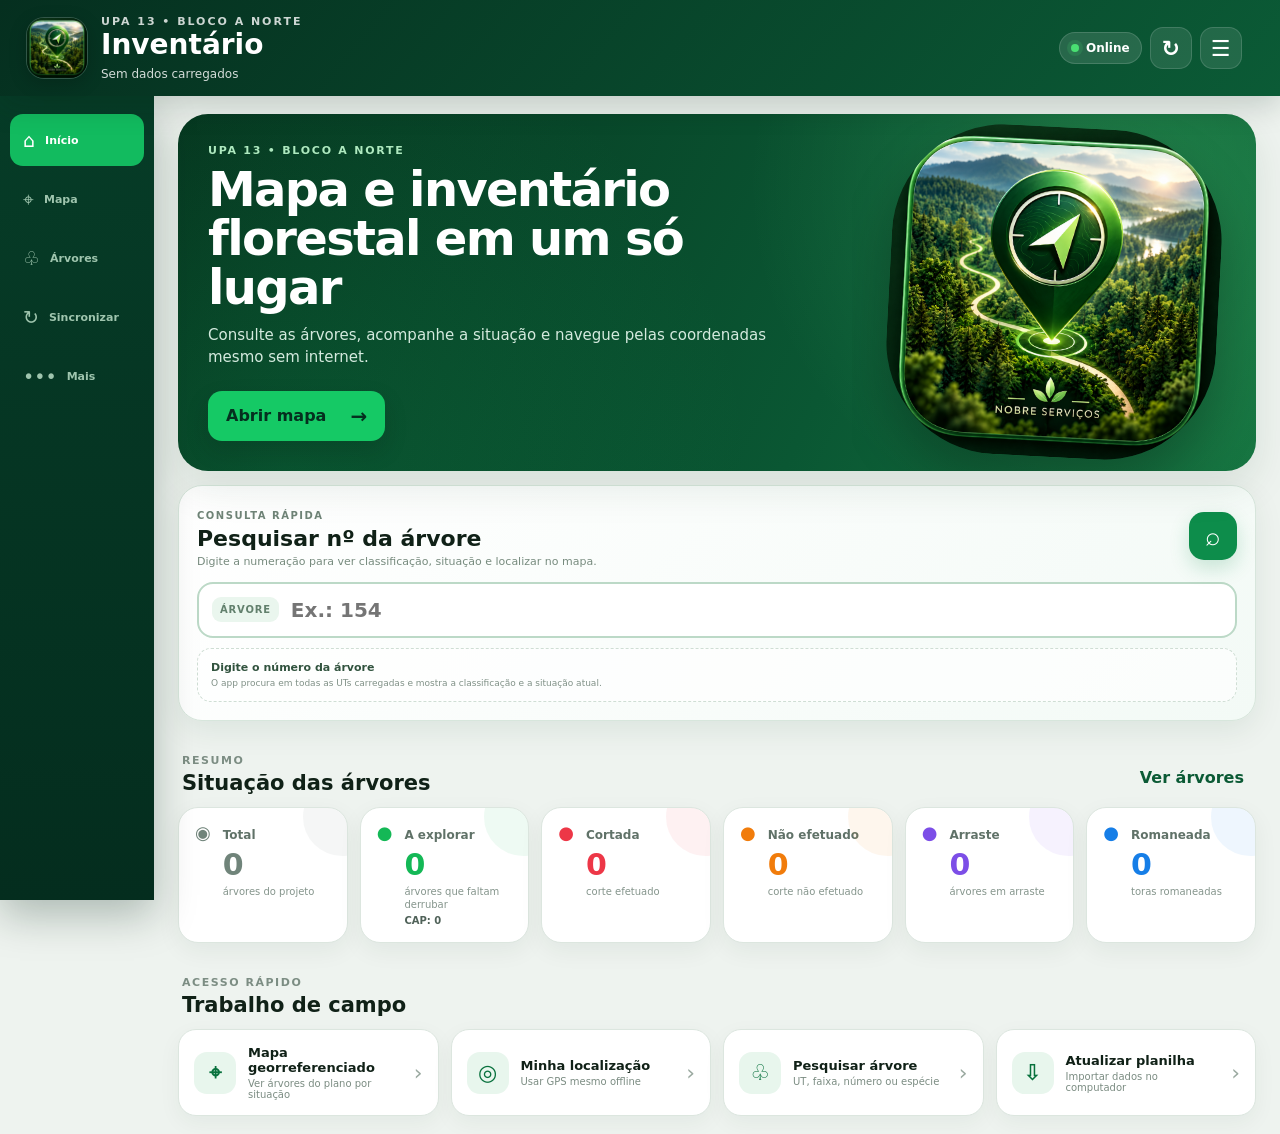
==== index.html @ 3f8ba5a0 "Add files via upload" ====
<!doctype html>
<html lang="pt-BR">
<head>
  <meta charset="utf-8">
  <meta name="viewport" content="width=device-width,initial-scale=1,viewport-fit=cover,user-scalable=no">
  <meta name="theme-color" content="#062d1d">
  <title>Inventário</title>
  <link rel="manifest" href="manifest.webmanifest">
  <link rel="stylesheet" href="styles.css?v=49">
</head>
<body>
<div class="app-shell">
  <header class="app-header">
    <div class="brand-block">
      <img src="app_icon.png" class="brand-icon" alt="">
      <div>
        <div class="mobile-brand">NOBRE FLORESTAL</div><div class="brand-name" id="projectHeaderName">UPA 13 • BLOCO A NORTE</div>
        <h1>Inventário</h1>
        <div class="header-meta"><span id="syncStatus">Sem dados carregados</span></div>
      </div>
    </div>
    <div class="header-actions">
      <span id="networkPill" class="network-pill"><i></i><span>Online</span></span>
      <button class="icon-action" id="syncBtn" title="Sincronizar" aria-label="Sincronizar">↻</button>
      <button class="icon-action" id="settingsBtn" title="Configurações" aria-label="Configurações">☰</button>
    </div>
  </header>

  <main class="main-content">
    <section class="screen active" id="homeScreen">
      <div class="hero-card">
        <div class="hero-copy">
          <span class="hero-kicker" id="projectHeroName">UPA 13 • BLOCO A NORTE</span>
          <h2>Mapa e inventário florestal em um só lugar</h2>
          <p>Consulte as árvores, acompanhe a situação e navegue pelas coordenadas mesmo sem internet.</p>
          <button class="primary-cta" data-go="map">Abrir mapa <span>→</span></button>
        </div>
        <div class="hero-art"><img src="app_icon.png" alt="Mapa florestal"></div>
      </div>


      <section class="home-tree-search">
        <div class="home-search-head">
          <div>
            <span>Consulta rápida</span>
            <h3>Pesquisar nº da árvore</h3>
            <p>Digite a numeração para ver classificação, situação e localizar no mapa.</p>
          </div>
          <div class="home-search-icon">⌕</div>
        </div>
        <div class="home-search-input">
          <span>Árvore</span>
          <input id="homeTreeSearch" inputmode="numeric" autocomplete="off" placeholder="Ex.: 154">
          <button id="homeTreeClear" hidden aria-label="Limpar pesquisa">×</button>
        </div>
        <div class="home-search-results" id="homeSearchResults">
          <div class="home-search-empty">
            <b>Digite o número da árvore</b>
            <small>O app procura em todas as UTs carregadas e mostra a classificação e a situação atual.</small>
          </div>
        </div>
      </section>

      <div class="section-title"><div><span>Resumo</span><h3>Situação das árvores</h3></div><button class="ghost-btn" data-go="trees">Ver árvores</button></div>
      <section class="kpi-grid">
        <article class="kpi-card total"><div class="kpi-icon">◉</div><div><span>Total</span><strong id="kpiTotal">0</strong><small>árvores do projeto</small></div></article>
        <article class="kpi-card explorar"><div class="kpi-icon">●</div><div><span>A explorar</span><strong id="kpiExplorar">0</strong><small id="kpiExplorarMeta">árvores que faltam derrubar</small><em id="kpiExplorarCap">CAP: 0</em></div></article>
        <article class="kpi-card cortada"><div class="kpi-icon">●</div><div><span>Cortada</span><strong id="kpiCorte">0</strong><small>corte efetuado</small></div></article>
        <article class="kpi-card nao"><div class="kpi-icon">●</div><div><span>Não efetuado</span><strong id="kpiNao">0</strong><small>corte não efetuado</small></div></article>
        <article class="kpi-card arraste"><div class="kpi-icon">●</div><div><span>Arraste</span><strong id="kpiArraste">0</strong><small>árvores em arraste</small></div></article>
        <article class="kpi-card romaneada"><div class="kpi-icon">●</div><div><span>Romaneada</span><strong id="kpiRomaneada">0</strong><small>toras romaneadas</small></div></article>
      </section>

      <div class="section-title"><div><span>Acesso rápido</span><h3>Trabalho de campo</h3></div></div>
      <div class="quick-grid">
        <button class="quick-card" data-go="map"><b class="quick-symbol">⌖</b><span><strong>Mapa georreferenciado</strong><small>Ver árvores do plano por situação</small></span><i>›</i></button>
        <button class="quick-card" id="locateQuick"><b class="quick-symbol">◎</b><span><strong>Minha localização</strong><small>Usar GPS mesmo offline</small></span><i>›</i></button>
        <button class="quick-card" data-go="trees"><b class="quick-symbol">♧</b><span><strong>Pesquisar árvore</strong><small>UT, faixa, número ou espécie</small></span><i>›</i></button>
        <button class="quick-card" id="importQuick"><b class="quick-symbol">⇩</b><span><strong>Atualizar planilha</strong><small>Importar dados no computador</small></span><i>›</i></button>
      </div>
    </section>

    <section class="screen map-screen" id="mapScreen">
      <div class="mobile-field-dashboard map-search-only">
        <div class="mobile-map-search">
          <span>⌕</span><input id="mapTreeSearch" inputmode="numeric" autocomplete="off" placeholder="Pesquisar nº da árvore..."><button id="mapTreeSearchBtn">Buscar</button>
        </div>
      </div>
      <div class="map-topbar">
        <div>
          <span id="projectMapName">UPA 13 • BLOCO A NORTE</span>
          <strong>Mapa georreferenciado</strong>
        </div>
        <div class="map-actions">
          <button class="map-round mobile-map-picker-btn" id="mobileMapPickerBtn" title="Escolher mapa offline">MAPAS</button>
          <button class="map-round" id="filterMapBtn" title="Filtros">≡</button>
          <button class="map-round nav-location-btn" id="myLocationBtn" title="Minha localização / acompanhar GPS"><span class="nav-location-pointer">➤</span></button>
          <button class="map-round label-toggle active" id="labelsToggleBtn" title="Mostrar/ocultar numeração">Nº</button>
          <button class="map-round trees-toggle active" id="treesToggleBtn" title="Mostrar/ocultar árvores">Árv</button>
          <button class="map-round" id="fitMapBtn" title="Enquadrar">⌗</button>
        </div>
      </div>
      <div class="map-wrap" id="mapWrap">
        <canvas id="geoMap"></canvas>
        <div class="map-tools-dock" id="mapToolsDock" hidden>
          <button class="dock-btn" id="dockMarkerBtn" title="Adicionar marcador">⌖</button>
          <button class="dock-btn" id="dockLabelBtn" title="Mostrar/ocultar numeração">✎</button>
          <button class="dock-btn" id="dockTrackBtn" title="Rastrear percurso">〰</button>
          <button class="dock-btn" id="dockExportBtn" title="Exportar SHP">▤</button>
          <button class="dock-btn" id="dockFitBtn" title="Enquadrar mapa">↗</button>
          <button class="dock-btn" id="dockCompassBtn" title="Mostrar/ocultar bússola">✥</button>
          <button class="dock-btn" id="dockTargetBtn" title="Centralizar localização">◎</button>
        </div>
        <div class="map-compass" id="mapCompass" hidden aria-label="Bússola">
          <div class="compass-cardinal compass-n">N</div>
          <div class="compass-cardinal compass-e">L</div>
          <div class="compass-cardinal compass-s">S</div>
          <div class="compass-cardinal compass-w">O</div>
          <div class="compass-needle" id="compassNeedle"><span></span></div>
          <div class="compass-center"></div>
          <div class="compass-deg" id="compassDeg">0°</div>
        </div>
        <div class="map-count" id="mapCount">0 árvores no mapa</div>
        <div class="map-legend" id="mapLegend">
          <span><i class="c-explorar"></i>A explorar</span>
          <span><i class="c-cortada"></i>Cortada</span>
          <span><i class="c-nao"></i>Não efetuado</span>
          <span><i class="c-arraste"></i>Arraste</span>
          <span><i class="c-romaneada"></i>Romaneada</span>
          <span class="map-note">A árvore permanece no mapa e troca de cor conforme a situação.</span>
        </div>
        <div class="nav-hud" id="navHud" hidden>
          <div class="nav-arrow" id="navArrow"><span>▲</span></div>
          <div><small>NAVEGAÇÃO OFFLINE</small><strong id="navDistance">—</strong><span id="navBearing">Aguardando GPS...</span></div>
          <button id="stopNavBtn">Parar</button>
        </div>
      </div>
      <div class="map-bottom-panel" id="mapBottomPanel">
        <button class="track-toggle bottom" id="trackToggleBtn" title="Iniciar ou parar rastreamento do percurso"><span>●</span><b>Novo rastreio</b></button>
        <button class="track-collapse-btn" id="trackCollapseBtn" title="Recolher painel" aria-label="Recolher painel" hidden>⌄</button>
        <div class="track-hud bottom" id="trackHud" hidden>
          <div class="track-rec" id="trackRecDot">●</div>
          <div class="track-main-info"><small id="trackStatusText">ÚLTIMO PERCURSO</small><strong id="trackDistance">0 m</strong><span id="trackInfo">0 pontos • 00:00</span></div>
          <div class="track-extra" id="trackExtra">
            <span><small>Direção</small><b id="trackHeading">—</b></span>
            <span><small>Velocidade</small><b id="trackSpeed">0,0 km/h</b></span>
            <span><small>Média</small><b id="trackAvgSpeed">0,0 km/h</b></span>
          </div>
          <button id="trackExportBtn" hidden>Exportar SHP</button>
        </div>
      </div>
    </section>

    <section class="screen" id="treesScreen">
      <div class="screen-heading">
        <div><span>Inventário</span><h2>Árvores</h2><p id="resultCount">0 árvores</p></div>
        <button class="filter-button" id="filterTreesBtn">Filtros <b id="filterCount" hidden>0</b></button>
      </div>
      <div class="search-box"><span>⌕</span><input id="searchInput" placeholder="Buscar nº, espécie, UT, faixa, motosserrista..."><button id="clearSearch" hidden>×</button></div>
      <div class="status-chips" id="statusChips">
        <button class="active" data-status="">Todas</button><button data-status="A EXPLORAR">A explorar</button><button data-status="CORTADA">Cortada</button><button data-status="CORTE NÃO EFETUADO">Não efetuado</button><button data-status="ARRASTE">Arraste</button><button data-status="ROMANEADA">Romaneada</button>
      </div>
      <div class="tree-list" id="treeList"></div>
      <div class="pager" id="pager"><button id="prevPage">← Anterior</button><span id="pageInfo">1 / 1</span><button id="nextPage">Próxima →</button></div>
    </section>
  </main>

  <nav class="bottom-nav" id="bottomNav">
    <button class="active" data-go="home"><span>⌂</span><b>Início</b></button>
    <button data-go="map"><span>⌖</span><b>Mapa</b></button>
    <button data-go="trees"><span>♧</span><b>Árvores</b></button>
    <button id="navSync"><span>↻</span><b>Sincronizar</b></button>
    <button id="navMore"><span>•••</span><b>Mais</b></button>
  </nav>
</div>

<input id="excelFile" type="file" accept=".xls,.xlsx,.xlsm,.csv" hidden>
<input id="mapImageFile" type="file" accept="image/png,image/jpeg,image/webp" hidden>

<dialog id="filterDialog" class="modal-dialog">
  <form method="dialog" class="modal-card" onsubmit="return false">
    <div class="modal-head"><div><span>Refinar resultados</span><h2>Filtros</h2></div><button class="close-modal" type="button" value="cancel">×</button></div>
    <label>UT<select id="utFilter"><option value="">Todas</option></select></label>
    <label>Faixa<select id="faixaFilter"><option value="">Todas</option></select></label>
    <label>Motosserrista<select id="motoFilter"><option value="">Todos</option></select></label>
    <label>Situação<select id="statusFilter"><option value="">Todas</option><option>A EXPLORAR</option><option>CORTADA</option><option>CORTE NÃO EFETUADO</option><option>ARRASTE</option><option>ROMANEADA</option><option>SEM SITUAÇÃO</option></select></label>
    <div class="modal-actions"><button class="secondary-btn" id="clearFiltersBtn">Limpar</button><button class="primary-btn" id="applyFiltersBtn">Aplicar</button></div>
  </form>
</dialog>


<dialog id="mobileMapDialog" class="modal-dialog mobile-map-dialog">
  <form method="dialog" class="modal-card mobile-map-card" onsubmit="return false">
    <div class="modal-head">
      <div><span>Uso offline</span><h2>Escolher mapa</h2></div>
      <button class="close-modal" id="mobileMapCloseBtn" type="button" value="cancel" aria-label="Fechar">×</button>
    </div>
    <div class="mobile-map-offline-note">
      <b>✓ Funciona sem internet</b>
      <span>Escolha um mapa, todos juntos ou adicione um PDF direto do celular. Depois funciona offline.</span>
    </div>
    <div class="mobile-map-actions">
      <button type="button" class="primary-btn" id="mobileAddPdfBtn">＋ Adicionar PDF do celular</button>
      <button type="button" class="primary-btn" id="mobileUseAllMapsBtn">🗺 Usar todos os mapas</button>
      <button type="button" class="secondary-btn" id="mobileRefreshMapsBtn">↻ Atualizar do PC</button>
    </div>
    <div id="mobileMapList" class="mobile-map-list"></div>
  </form>
</dialog>

<dialog id="settingsDialog" class="modal-dialog">
  <form method="dialog" class="modal-card settings-card" onsubmit="return false">
    <div class="modal-head"><div><span>Nobre Florestal</span><h2>Configurações</h2></div><button class="close-modal" id="settingsCloseBtn" type="button" value="cancel" aria-label="Fechar configurações">×</button></div>
    <div class="setting-section"><h3>Sincronização PC ↔ celular</h3><p>Use a mesma URL e chave no computador e no celular. O celular guarda a última atualização para trabalhar offline.</p>
      <div class="settings-lock-row"><span class="settings-lock-badge">Bloqueado</span><button class="secondary-btn" id="settingsEditBtn">✎ Editar</button></div>
      <label>URL do Apps Script<input id="apiUrl" placeholder="https://script.google.com/macros/s/.../exec"></label>
      <label>Chave de sincronização<input id="syncKey" placeholder="NOBRE-UPA13-2026"></label>
      <button class="primary-btn full" id="saveSettingsBtn">Salvar alterações</button>
    </div>
    <div class="setting-section"><h3>Dados</h3>
      <div class="last-file-card"><span>✓</span><div><strong>Última planilha salva</strong><small id="lastWorkbookInfo">Carregando...</small></div></div>
      <button class="settings-row" id="importBtn"><span>⇩</span><div><strong>Carregar planilha</strong><small>.xls, .xlsx ou .csv</small></div><i>›</i></button>
      <button class="settings-row" id="watchFileBtn"><span>↻</span><div><strong>Vincular planilha automática</strong><small>Chrome/Edge no computador</small></div><i>›</i></button>
      <button class="settings-row" id="refreshCloudBtn"><span>☁</span><div><strong>Buscar atualização</strong><small>Sincronizar agora</small></div><i>›</i></button>
    </div>
    <div class="setting-section pc-only project-map-section"><h3>Novo projeto / mapa georreferenciado</h3>
      <p>Para UPA 14, UPA 15 e outros projetos: carregue a nova planilha e depois o mapa. O nome da UPA é lido da planilha; o bloco pode ser lido da planilha ou informado aqui.</p>
      <div class="project-grid">
        <label>UPA<input id="projectUpaInput" placeholder="Ex.: 14"></label>
        <label>Bloco<input id="projectBlockInput" placeholder="Ex.: A NORTE"></label>
      </div>
      <div class="last-file-card map-file-card"><span>⌖</span><div><strong>Mapa atual do projeto</strong><small id="mapFileInfo">Mapa padrão UPA 13</small></div></div>
      <button class="settings-row" id="mapImportBtn"><span>▣</span><div><strong>Adicionar / trocar mapa</strong><small>PNG, JPG ou WEBP</small></div><i>›</i></button>
      <div class="map-calibration-card">
        <strong>Encaixe das árvores no mapa</strong>
        <small>Use “Auto encaixar” e, se necessário, ajuste os limites pelas coordenadas do mapa.</small>
        <div class="bounds-grid">
          <label>Norte<input id="mapNorthInput" inputmode="decimal"></label>
          <label>Sul<input id="mapSouthInput" inputmode="decimal"></label>
          <label>Oeste<input id="mapWestInput" inputmode="decimal"></label>
          <label>Leste<input id="mapEastInput" inputmode="decimal"></label>
        </div>
        <button class="secondary-btn full" id="autoFitBoundsBtn">Auto encaixar pelas árvores</button>
      </div>
      <button class="primary-btn full" id="saveProjectMapBtn">Salvar projeto e enviar aos celulares</button>
    </div>
    <div class="setting-section"><h3>Modo offline</h3><div class="offline-info"><b>✓</b><div><strong>Mapa e dados locais</strong><small>Depois da sincronização, o inventário e TODOS os mapas do projeto ficam salvos no aparelho. Você pode escolher um mapa ou usar todos juntos sem internet. A navegação usa GPS offline e mostra sua posição com ponto azul até o destino.</small></div></div><div class="app-version-badge">Versão Android 4.9 • projeto completo • vários celulares • sync rápida</div></div>
  </form>
</dialog>

<dialog id="markerDialog" class="modal-dialog marker-dialog">
  <form method="dialog" class="modal-card marker-card" onsubmit="return false">
    <div class="modal-head"><div><span>Mapa</span><h2 id="markerDialogTitle">Novo marcador</h2></div><button class="close-modal marker-cancel" id="markerCancelX" type="button" aria-label="Fechar">×</button></div>
    <label>Nome do marcador <small>(opcional)</small><input id="markerNameInput" maxlength="80" placeholder="Pode deixar em branco"></label>
    <div class="marker-coord" id="markerCoordText"></div>
    <div class="modal-actions marker-actions">
      <button class="danger-btn" id="markerDeleteBtn" type="button" hidden>Excluir</button>
      <button class="secondary-btn" id="markerCancelBtn" type="button">Cancelar</button>
      <button class="primary-btn" id="markerSaveBtn" type="button">Salvar marcador</button>
    </div>
  </form>
</dialog>

<dialog id="treeDialog" class="sheet-dialog">
  <div class="tree-sheet">
    <div class="sheet-grabber"></div>
    <button class="sheet-close" id="closeTreeDialog">×</button>
    <div class="tree-status" id="treeStatus"><i></i><span>Situação</span></div>
    <h2 id="treeDialogTitle">Árvore</h2>
    <p id="treeSubtitle"></p>
    <div class="tree-details" id="treeDetails"></div>
    <div class="tree-actions" id="treeActions"></div>
  </div>
</dialog>

<div class="toast" id="toast" hidden></div>
<script src="initial_data.js"></script>
<script src="app.js?v=49"></script>
</body>
</html>
---- styles.css ----
:root{
  --bg:#eef3ef;--surface:#fff;--surface2:#f7faf8;--ink:#102117;--muted:#6b7d72;--line:#dce6df;
  --brand:#073c26;--brand2:#0b5a35;--brand3:#0fa958;--green:#35d35f;--red:#ff404d;--amber:#ff8a19;--purple:#8b5cf6;--blue:#2693ff;--gray:#9aa7a0;
  --shadow:0 16px 42px rgba(7,55,32,.10);--shadow2:0 8px 24px rgba(7,55,32,.12);--radius:22px
}
*{box-sizing:border-box}html,body{margin:0;min-height:100%;background:var(--bg);color:var(--ink);font-family:Inter,ui-sans-serif,system-ui,-apple-system,"Segoe UI",Arial,sans-serif;-webkit-tap-highlight-color:transparent}button,input,select{font:inherit}button{cursor:pointer}.app-shell{min-height:100vh;padding-bottom:86px}.app-header{height:108px;padding:18px clamp(18px,3vw,42px);background:linear-gradient(130deg,#052f1f,#0b5b36);display:flex;align-items:center;justify-content:space-between;color:#fff;position:sticky;top:0;z-index:50;box-shadow:0 10px 28px rgba(2,35,20,.18)}.brand-block{display:flex;gap:13px;align-items:center}.brand-icon{width:62px;height:62px;border-radius:18px;object-fit:cover;box-shadow:0 5px 18px rgba(0,0,0,.18);border:1px solid rgba(255,255,255,.18)}.brand-name{font-size:11px;letter-spacing:.18em;opacity:.8;font-weight:800}.app-header h1{font-size:28px;line-height:1;margin:3px 0 8px}.header-meta{font-size:12px;opacity:.82}.header-actions{display:flex;align-items:center;gap:8px}.network-pill{display:flex;align-items:center;gap:7px;background:rgba(255,255,255,.12);border:1px solid rgba(255,255,255,.14);padding:8px 11px;border-radius:999px;font-size:12px;font-weight:800}.network-pill i{width:8px;height:8px;border-radius:50%;background:#49df72;box-shadow:0 0 0 4px rgba(73,223,114,.14)}.network-pill.offline i{background:#ffb22c}.icon-action{width:42px;height:42px;border-radius:13px;border:1px solid rgba(255,255,255,.14);background:rgba(255,255,255,.10);color:#fff;font-size:22px;font-weight:800}.main-content{max-width:1480px;margin:0 auto;padding:22px clamp(14px,3vw,36px)}.screen{display:none}.screen.active{display:block}.hero-card{min-height:260px;border-radius:30px;overflow:hidden;background:linear-gradient(115deg,#06351f 0%,#0a5733 62%,#157340 100%);color:#fff;display:grid;grid-template-columns:1.25fr .75fr;box-shadow:var(--shadow);position:relative}.hero-card:before{content:"";position:absolute;inset:0;background:radial-gradient(circle at 85% 20%,rgba(116,255,147,.18),transparent 36%),radial-gradient(circle at 10% 100%,rgba(20,190,102,.14),transparent 45%)}.hero-copy{padding:38px;position:relative;z-index:2;display:flex;flex-direction:column;align-items:flex-start;justify-content:center}.hero-kicker{font-size:11px;letter-spacing:.16em;font-weight:800;color:#aee9bf}.hero-copy h2{font-size:clamp(28px,4vw,48px);max-width:780px;line-height:1.02;margin:8px 0 12px;letter-spacing:-.035em}.hero-copy p{font-size:15px;line-height:1.5;max-width:620px;color:#d4eade;margin:0 0 22px}.primary-cta{border:0;background:#15c965;color:#052f1f;font-weight:900;padding:13px 18px;border-radius:14px;display:flex;gap:24px;align-items:center;box-shadow:0 10px 22px rgba(7,28,15,.18)}.primary-cta span{font-size:20px}.hero-art{position:relative;z-index:2;display:flex;align-items:center;justify-content:center;overflow:hidden}.hero-art img{width:min(330px,85%);aspect-ratio:1;object-fit:cover;border-radius:34%;transform:rotate(3deg);box-shadow:0 25px 50px rgba(0,0,0,.26)}.section-title{margin:28px 4px 12px;display:flex;justify-content:space-between;align-items:end;gap:14px}.section-title span,.screen-heading span,.modal-head span{font-size:11px;text-transform:uppercase;letter-spacing:.14em;color:#7c8d83;font-weight:900}.section-title h3{margin:3px 0 0;font-size:21px}.ghost-btn{border:0;background:transparent;color:var(--brand2);font-weight:900;padding:8px}.kpi-grid{display:grid;grid-template-columns:repeat(6,minmax(0,1fr));gap:12px}.kpi-card{min-height:130px;background:#fff;border:1px solid var(--line);border-radius:20px;padding:16px;box-shadow:0 8px 24px rgba(14,59,35,.06);display:flex;gap:12px;align-items:flex-start;position:relative;overflow:hidden}.kpi-card:after{content:"";position:absolute;width:78px;height:78px;border-radius:50%;right:-34px;top:-30px;background:currentColor;opacity:.07}.kpi-card .kpi-icon{font-size:18px;line-height:1;color:currentColor}.kpi-card span{font-size:12px;color:#607268;font-weight:800}.kpi-card strong{font-size:30px;line-height:1.1;display:block;margin:5px 0 4px;letter-spacing:-.04em}.kpi-card small{display:block;color:#85958c;font-size:10px;line-height:1.3}.kpi-card em{display:block;font-style:normal;color:#506259;font-size:10px;margin-top:4px;font-weight:800}.kpi-card.total{color:#70847a}.kpi-card.explorar{color:#14b856}.kpi-card.cortada{color:#ed3747}.kpi-card.nao{color:#f17c0b}.kpi-card.arraste{color:#7c4ee7}.kpi-card.romaneada{color:#167ee7}.quick-grid{display:grid;grid-template-columns:repeat(4,minmax(0,1fr));gap:12px}.quick-card{border:1px solid var(--line);background:#fff;border-radius:18px;padding:15px;text-align:left;display:flex;align-items:center;gap:12px;box-shadow:0 7px 22px rgba(12,57,33,.05);color:var(--ink)}.quick-card:hover{transform:translateY(-1px);box-shadow:var(--shadow2)}.quick-symbol{width:42px;height:42px;border-radius:13px;background:#e8f6ed;color:#08713d;display:grid;place-items:center;font-size:22px}.quick-card span{flex:1}.quick-card strong{font-size:13px;display:block}.quick-card small{font-size:10px;color:#7b8c82;display:block;margin-top:3px}.quick-card i{font-style:normal;font-size:22px;color:#9aa9a0}.map-screen.active{display:flex;flex-direction:column;height:calc(100vh - 216px);min-height:540px}.map-topbar{display:flex;justify-content:space-between;align-items:center;padding:0 4px 12px}.map-topbar span{display:block;font-size:10px;color:#75867c;font-weight:900;letter-spacing:.12em}.map-topbar strong{display:block;font-size:19px;margin-top:2px}.map-actions{display:flex;gap:7px}.map-round{width:42px;height:42px;border-radius:13px;background:#fff;border:1px solid var(--line);box-shadow:0 4px 14px rgba(10,55,32,.08);font-size:20px;color:#17492e}.map-wrap{position:relative;flex:1;min-height:440px;border-radius:24px;overflow:hidden;background:#e5ebe7;box-shadow:var(--shadow);border:1px solid #ccd9d0;touch-action:none}#geoMap{width:100%;height:100%;display:block;background:#fff}.zoom-control{position:absolute;right:14px;top:14px;background:#fff;border-radius:14px;box-shadow:0 6px 18px rgba(0,0,0,.14);overflow:hidden}.zoom-control button{display:block;width:44px;height:42px;border:0;background:#fff;font-size:23px;font-weight:800;color:#254835}.zoom-control button+button{border-top:1px solid #e4ebe6}.map-hint{position:absolute;left:50%;top:14px;transform:translateX(-50%);background:rgba(4,44,27,.88);color:#fff;font-size:10px;padding:8px 11px;border-radius:999px;pointer-events:none;white-space:nowrap}.map-legend{position:absolute;left:14px;bottom:14px;background:rgba(5,44,28,.92);color:#fff;padding:10px 12px;border-radius:14px;display:flex;flex-wrap:wrap;gap:8px 12px;max-width:min(600px,calc(100% - 28px));font-size:10px;box-shadow:0 8px 24px rgba(0,0,0,.18)}.map-legend span{display:flex;align-items:center;gap:5px}.map-legend i{width:9px;height:9px;border-radius:50%;border:1px solid rgba(255,255,255,.7)}.c-explorar{background:var(--green)}.c-cortada{background:var(--red)}.c-nao{background:var(--amber)}.c-arraste{background:var(--purple)}.c-romaneada{background:var(--blue)}.nav-hud{position:absolute;left:50%;bottom:58px;transform:translateX(-50%);width:min(620px,calc(100% - 28px));background:linear-gradient(115deg,#052f20,#0b6038);color:#fff;border-radius:19px;padding:12px 14px;display:grid;grid-template-columns:54px 1fr auto;gap:12px;align-items:center;box-shadow:0 12px 36px rgba(0,0,0,.28)}.nav-hud[hidden]{display:none}.nav-arrow{width:48px;height:48px;border-radius:50%;display:grid;place-items:center;background:#16c865;color:#042d1c;font-size:30px;font-weight:900;transition:transform .2s}.nav-hud small{display:block;font-size:8px;letter-spacing:.12em;color:#b9dfc7}.nav-hud strong{display:inline-block;font-size:22px;margin-right:10px}.nav-hud span{font-size:10px;color:#d3e9da}.nav-hud button{border:0;background:#ff4655;color:#fff;border-radius:11px;padding:10px 12px;font-weight:900}.screen-heading{display:flex;justify-content:space-between;gap:16px;align-items:end}.screen-heading h2{margin:2px 0 2px;font-size:29px}.screen-heading p{margin:0;color:#7d8d84;font-size:11px}.filter-button{border:1px solid var(--line);background:#fff;border-radius:13px;padding:10px 13px;font-weight:900;color:#234a34;box-shadow:0 5px 18px rgba(10,56,32,.07)}.filter-button b{background:#0d9b51;color:#fff;font-size:9px;border-radius:999px;padding:2px 5px}.search-box{margin:16px 0 10px;background:#fff;border:1px solid var(--line);border-radius:16px;height:50px;display:flex;align-items:center;padding:0 14px;gap:9px;box-shadow:0 5px 18px rgba(10,56,32,.05)}.search-box span{font-size:21px;color:#74867a}.search-box input{border:0;outline:0;flex:1;background:transparent;color:var(--ink);min-width:0}.search-box button{border:0;background:#edf3ef;width:28px;height:28px;border-radius:50%;font-size:18px;color:#607267}.status-chips{display:flex;gap:7px;overflow:auto;padding:2px 0 11px;scrollbar-width:none}.status-chips::-webkit-scrollbar{display:none}.status-chips button{border:1px solid #cfdad3;background:#fff;color:#53665b;border-radius:999px;padding:8px 11px;font-size:10px;font-weight:800;white-space:nowrap}.status-chips button.active{background:#0b7b44;color:#fff;border-color:#0b7b44}.tree-list{display:grid;grid-template-columns:repeat(2,minmax(0,1fr));gap:10px}.tree-row{border:1px solid var(--line);background:#fff;border-radius:17px;padding:12px 13px;display:grid;grid-template-columns:12px 1fr auto;gap:10px;align-items:center;box-shadow:0 5px 18px rgba(12,56,33,.04);text-align:left;color:var(--ink)}.tree-row .status-dot{width:11px;height:11px;border-radius:50%;box-shadow:0 0 0 4px rgba(0,0,0,.03)}.tree-main strong{font-size:13px;display:block}.tree-main b{font-size:11px;color:#31543e}.tree-main small{display:block;color:#7e8f85;font-size:10px;margin-top:2px}.tree-side{text-align:right}.tree-side span{display:block;font-size:9px;font-weight:900;border-radius:999px;padding:4px 6px;background:#eff4f0;max-width:120px}.tree-side i{font-style:normal;color:#9aaba1;font-size:20px}.pager{display:flex;justify-content:center;align-items:center;gap:16px;padding:16px 0}.pager button{border:1px solid var(--line);background:#fff;border-radius:11px;padding:8px 11px;font-size:10px;font-weight:900;color:#244a35}.pager span{font-size:10px;color:#77897e}.bottom-nav{position:fixed;left:50%;bottom:12px;transform:translateX(-50%);width:min(760px,calc(100% - 22px));height:66px;background:rgba(5,48,31,.96);backdrop-filter:blur(18px);border:1px solid rgba(255,255,255,.10);border-radius:22px;display:grid;grid-template-columns:repeat(5,1fr);z-index:60;box-shadow:0 15px 40px rgba(4,36,22,.28);padding:5px}.bottom-nav button{border:0;background:transparent;color:#9fc5ae;border-radius:15px;display:flex;flex-direction:column;align-items:center;justify-content:center;gap:2px}.bottom-nav button.active{background:rgba(40,215,107,.15);color:#50e67f}.bottom-nav span{font-size:20px;line-height:1}.bottom-nav b{font-size:9px}.modal-dialog,.sheet-dialog{border:0;padding:0;background:transparent}.modal-dialog::backdrop,.sheet-dialog::backdrop{background:rgba(2,24,14,.55);backdrop-filter:blur(3px)}.modal-card{width:min(520px,92vw);max-height:88vh;overflow:auto;background:#f9fcfa;border-radius:23px;padding:20px;box-shadow:0 25px 90px rgba(0,0,0,.32)}.modal-head{display:flex;justify-content:space-between;align-items:start;margin-bottom:15px}.modal-head h2{margin:2px 0 0;font-size:25px}.close-modal,.sheet-close{border:0;background:#edf3ef;color:#52675a;border-radius:50%;width:36px;height:36px;font-size:22px}.modal-card label{display:flex;flex-direction:column;gap:6px;font-size:10px;text-transform:uppercase;letter-spacing:.08em;font-weight:900;color:#61756a;margin-bottom:10px}.modal-card input,.modal-card select{height:45px;border:1px solid #cedbd2;background:#fff;border-radius:12px;padding:0 12px;outline:0;color:#1e3928;text-transform:none;letter-spacing:0;font-weight:600}.modal-actions{display:grid;grid-template-columns:1fr 1fr;gap:9px;margin-top:14px}.primary-btn,.secondary-btn{border:0;border-radius:13px;padding:12px;font-weight:900}.primary-btn{background:#0eaa58;color:#fff}.secondary-btn{background:#e7efe9;color:#31523d}.primary-btn.full{width:100%}.setting-section{padding:14px 0;border-top:1px solid #e1e9e3}.setting-section:first-of-type{border-top:0}.setting-section h3{font-size:13px;margin:0 0 6px}.setting-section p{font-size:10px;line-height:1.5;color:#778a7e;margin:0 0 12px}.settings-row{width:100%;border:0;background:#fff;border-bottom:1px solid #edf1ee;padding:11px 7px;display:grid;grid-template-columns:36px 1fr auto;align-items:center;gap:8px;text-align:left;color:#163323}.settings-row>span{width:34px;height:34px;border-radius:10px;background:#e9f7ee;display:grid;place-items:center;color:#0c8848;font-size:18px}.settings-row strong{display:block;font-size:11px}.settings-row small{display:block;font-size:9px;color:#809087;margin-top:2px}.settings-row i{font-style:normal;color:#98a79f;font-size:19px}.offline-info{display:flex;gap:10px;background:#eaf8ef;border:1px solid #cfead9;border-radius:14px;padding:12px;color:#205737}.offline-info>b{width:27px;height:27px;display:grid;place-items:center;border-radius:50%;background:#18bd5f;color:#fff}.offline-info strong{display:block;font-size:11px}.offline-info small{display:block;font-size:9px;color:#5f7c69;line-height:1.45;margin-top:3px}.sheet-dialog{margin:auto auto 0;width:100%;max-width:none}.tree-sheet{position:relative;width:min(680px,100%);margin:0 auto;background:#f9fcfa;border-radius:28px 28px 0 0;padding:12px 20px max(22px,env(safe-area-inset-bottom));max-height:86vh;overflow:auto;box-shadow:0 -20px 60px rgba(0,0,0,.28)}.sheet-grabber{width:44px;height:5px;border-radius:99px;background:#c5d2ca;margin:0 auto 12px}.sheet-close{position:absolute;right:18px;top:17px}.tree-status{display:flex;align-items:center;gap:7px;font-size:11px;font-weight:900;text-transform:uppercase;letter-spacing:.05em}.tree-status i{width:11px;height:11px;border-radius:50%}.tree-sheet h2{font-size:26px;margin:7px 0 2px}.tree-sheet>p{margin:0 0 14px;color:#75877c;font-size:11px}.tree-details{display:grid;grid-template-columns:repeat(3,1fr);gap:8px}.detail{background:#fff;border:1px solid #e0e8e2;border-radius:13px;padding:9px}.detail span{font-size:8px;text-transform:uppercase;letter-spacing:.08em;color:#83938a;font-weight:900;display:block}.detail strong{font-size:11px;display:block;margin-top:3px;word-break:break-word}.tree-actions{display:grid;grid-template-columns:1.4fr 1fr 1fr;gap:8px;margin-top:14px}.tree-actions button{border:0;border-radius:13px;padding:12px 8px;font-size:10px;font-weight:900}.tree-actions .nav-offline{background:#0fb85d;color:#fff}.tree-actions .maps-online{background:#e8f1eb;color:#24543a}.tree-actions .waze-online{background:#e8f1eb;color:#24543a}.toast{position:fixed;left:50%;bottom:92px;transform:translateX(-50%);z-index:1000;background:#073c27;color:#fff;padding:11px 14px;border-radius:12px;box-shadow:0 12px 30px rgba(0,0,0,.24);font-size:11px;max-width:90vw}.toast[hidden]{display:none}

.home-tree-search{margin:18px 0 4px;background:linear-gradient(135deg,#ffffff,#f3faf6);border:1px solid #d7e6dc;border-radius:24px;padding:18px;box-shadow:0 10px 30px rgba(8,61,34,.08)}
.home-search-head{display:flex;align-items:center;justify-content:space-between;gap:18px}
.home-search-head span{font-size:10px;text-transform:uppercase;letter-spacing:.15em;color:#6f8477;font-weight:900}
.home-search-head h3{font-size:22px;margin:3px 0 4px}
.home-search-head p{margin:0;color:#778b7e;font-size:11px}
.home-search-icon{width:48px;height:48px;border-radius:15px;background:#0d8d4b;color:#fff;display:grid;place-items:center;font-size:26px;box-shadow:0 8px 20px rgba(13,141,75,.2)}
.home-search-input{margin-top:14px;height:56px;border:2px solid #bcd9c7;border-radius:16px;background:#fff;display:flex;align-items:center;padding:0 13px;gap:10px;transition:.2s}
.home-search-input:focus-within{border-color:#10a958;box-shadow:0 0 0 4px rgba(16,169,88,.10)}
.home-search-input>span{font-size:10px;font-weight:900;letter-spacing:.08em;text-transform:uppercase;color:#62806d;background:#eaf6ee;padding:7px 8px;border-radius:9px}
.home-search-input input{border:0;outline:0;flex:1;min-width:0;font-size:20px;font-weight:800;color:#153d28;background:transparent}
.home-search-input button{border:0;background:#eef4f0;color:#536b5c;width:30px;height:30px;border-radius:50%;font-size:20px}
.home-search-results{margin-top:10px;display:grid;gap:8px}
.home-search-empty{border:1px dashed #cfded4;background:rgba(255,255,255,.65);border-radius:14px;padding:12px 13px}
.home-search-empty b{display:block;font-size:11px;color:#31533e}
.home-search-empty small{display:block;font-size:9px;color:#809187;margin-top:3px;line-height:1.4}
.home-result-row{width:100%;border:1px solid #dbe7df;background:#fff;border-radius:15px;padding:11px 12px;display:grid;grid-template-columns:12px 1fr auto;gap:10px;align-items:center;text-align:left;color:var(--ink);box-shadow:0 5px 16px rgba(8,54,31,.04)}
.home-result-row .result-dot{width:11px;height:11px;border-radius:50%}
.home-result-main strong{display:block;font-size:13px}
.home-result-main b{display:block;font-size:10px;color:#42634e;margin-top:2px}
.home-result-main small{display:block;font-size:9px;color:#7a8d81;margin-top:2px}
.home-result-side{text-align:right;display:flex;flex-direction:column;align-items:flex-end;gap:4px}
.home-result-side .class-badge{font-size:8px;font-weight:900;border-radius:999px;padding:4px 7px;background:#eef5f0;color:#3a5b46;max-width:130px}
.home-result-side .status-badge{font-size:8px;font-weight:900;color:#fff;border-radius:999px;padding:4px 7px}
.map-count{position:absolute;right:14px;bottom:14px;background:rgba(255,255,255,.94);color:#254633;padding:8px 10px;border-radius:11px;font-size:9px;font-weight:900;box-shadow:0 5px 18px rgba(0,0,0,.14)}
.classification-pill{display:inline-flex;align-items:center;gap:5px;border-radius:999px;background:#e8f5ed;color:#1d6239;padding:5px 8px;font-size:9px;font-weight:900;text-transform:uppercase;letter-spacing:.04em;margin-left:8px}

@media(max-width:1100px){.kpi-grid{grid-template-columns:repeat(3,1fr)}.quick-grid{grid-template-columns:repeat(2,1fr)}.hero-card{grid-template-columns:1.4fr .6fr}.tree-list{grid-template-columns:1fr}}
@media(max-width:700px){.app-header{height:92px;padding:13px 14px}.brand-icon{width:50px;height:50px;border-radius:15px}.brand-name{font-size:9px}.app-header h1{font-size:23px;margin-bottom:5px}.header-meta{font-size:9px;max-width:210px;white-space:nowrap;overflow:hidden;text-overflow:ellipsis}.network-pill{padding:7px 9px}.network-pill span{display:none}.icon-action{width:38px;height:38px}.main-content{padding:12px 10px}.hero-card{min-height:205px;grid-template-columns:1fr}.hero-copy{padding:23px}.hero-copy h2{font-size:28px;max-width:88%;margin-top:6px}.hero-copy p{font-size:12px;max-width:82%}.hero-art{position:absolute;right:-30px;bottom:-30px;width:180px;opacity:.38}.hero-art img{width:100%;border-radius:35%}.kpi-grid{grid-template-columns:repeat(2,1fr);gap:8px}.kpi-card{min-height:112px;padding:12px}.kpi-card strong{font-size:25px}.quick-grid{grid-template-columns:1fr;gap:8px}.quick-card{padding:12px}.section-title{margin-top:20px}.map-screen.active{height:calc(100vh - 184px);min-height:470px}.map-topbar{padding:0 3px 8px}.map-topbar strong{font-size:16px}.map-round{width:38px;height:38px}.map-wrap{border-radius:19px;min-height:390px}.map-hint{top:10px;font-size:8px;max-width:68%;overflow:hidden;text-overflow:ellipsis}.map-legend{left:10px;bottom:10px;right:10px;max-width:none;padding:8px 9px;font-size:8px}.zoom-control{right:10px;top:56px}.zoom-control button{width:38px;height:37px}.nav-hud{bottom:48px;grid-template-columns:44px 1fr auto;padding:10px}.nav-arrow{width:40px;height:40px}.nav-hud strong{font-size:18px}.screen-heading h2{font-size:25px}.tree-details{grid-template-columns:repeat(2,1fr)}.tree-actions{grid-template-columns:1fr 1fr}.tree-actions .nav-offline{grid-column:1/-1;order:-1}.bottom-nav{bottom:7px;height:62px;border-radius:19px}.modal-card{padding:17px}.tree-sheet{padding-left:14px;padding-right:14px}}
@media(max-width:390px){.kpi-card{min-height:105px}.kpi-card .kpi-icon{display:none}.kpi-card strong{font-size:23px}.tree-details{grid-template-columns:1fr 1fr}.hero-copy h2{font-size:25px}.hero-copy p{max-width:90%}}


@media(max-width:700px){
  .home-tree-search{padding:14px;border-radius:19px;margin-top:12px}
  .home-search-head h3{font-size:18px}
  .home-search-head p{font-size:9px}
  .home-search-icon{width:42px;height:42px;border-radius:13px}
  .home-search-input{height:52px}
  .home-search-input input{font-size:18px}
  .home-result-row{grid-template-columns:10px 1fr auto;padding:10px}
  .home-result-side .class-badge,.home-result-side .status-badge{font-size:7px}
  .map-count{right:10px;bottom:52px;font-size:8px}
}

/* V2.4 — visual de campo aprovado */
.map-note{opacity:.78;font-size:9px}.kpi-card.sem{color:#7d8d84}
@media(min-width:1101px){
  .app-shell{padding-bottom:0;padding-left:154px}.app-header{height:96px;margin-left:-154px;padding-left:26px}.main-content{max-width:none;padding:18px 24px}.bottom-nav{position:fixed;left:0;top:96px;bottom:0;width:154px;height:auto;transform:none;border-radius:0;background:linear-gradient(180deg,#063c27,#042d1e);display:flex;flex-direction:column;justify-content:flex-start;padding:18px 10px;gap:7px;border:0;z-index:45}.bottom-nav button{width:100%;height:52px;display:flex;flex-direction:row;justify-content:flex-start;gap:10px;padding:0 13px;border-radius:13px}.bottom-nav button.active{background:#12bb5f;border-color:#12bb5f;color:white}.bottom-nav span{font-size:19px}.bottom-nav b{font-size:11px}.map-screen.active{height:calc(100vh - 132px);min-height:650px}.map-wrap{border-radius:20px}.kpi-grid{grid-template-columns:repeat(6,minmax(150px,1fr))}.hero-card{min-height:225px}.hero-copy{padding:30px}.home-tree-search{margin-top:14px}.tree-sheet{border-radius:28px 28px 0 0}}


/* ===== V2.5 ANDROID — layout de campo aprovado ===== */
.mobile-brand,.mobile-field-dashboard{display:none}
@media(max-width:700px){
  :root{--mobile-dark:#063d28;--mobile-deep:#052f20;--mobile-green:#21d566;--mobile-card:#0b3225}
  html,body{background:#041f16;overscroll-behavior:none}
  body{color:#f5fff8}
  .app-shell{background:#061f17;min-height:100dvh;padding-bottom:76px}
  .app-header{height:74px;position:sticky;top:0;background:linear-gradient(180deg,#06422c,#053822);padding:9px 12px;border-bottom:1px solid rgba(255,255,255,.12);box-shadow:0 5px 18px rgba(0,0,0,.28);z-index:100}
  .brand-block{gap:10px;min-width:0}.brand-icon{width:47px;height:47px;border-radius:14px;border:2px solid rgba(255,255,255,.72);box-shadow:0 4px 12px rgba(0,0,0,.25)}
  .mobile-brand{display:block;font-size:17px;line-height:1;color:#fff;font-weight:1000;letter-spacing:.02em;white-space:nowrap}.brand-name{font-size:8px;color:#a7d4b7;margin-top:5px}.app-header h1{display:none}.header-meta{display:none}
  .header-actions{gap:6px}.network-pill{height:34px;padding:0 9px;border:1px solid rgba(255,255,255,.18);background:rgba(255,255,255,.08);color:#fff}.network-pill span{display:inline;font-size:9px}.network-pill i{background:#42ef7a;box-shadow:0 0 0 3px rgba(66,239,122,.12)}.icon-action{width:36px;height:36px;background:rgba(255,255,255,.09);border:1px solid rgba(255,255,255,.15);color:#fff;border-radius:11px}
  .main-content{padding:0;background:#061f17}.screen{padding:0}.screen:not(.map-screen){padding:12px}
  #homeScreen{color:#173a28;background:#f3f7f4}.hero-card{display:none}.home-tree-search{margin-top:0}.section-title h3{color:#153a28}
  .map-screen.active{display:flex;flex-direction:column;height:calc(100dvh - 146px);min-height:560px;background:#061f17;color:#fff;overflow:hidden}
  .mobile-field-dashboard{display:block;padding:9px 10px 8px;background:linear-gradient(180deg,#073a28,#062d21);border-bottom:1px solid rgba(255,255,255,.08);flex:none}
  .mobile-main-kpis{display:grid;grid-template-columns:1fr 1fr;gap:7px}.mobile-main-kpis article{min-height:67px;border:1px solid rgba(255,255,255,.18);border-radius:11px;padding:8px 10px;background:rgba(255,255,255,.045);box-shadow:inset 0 1px rgba(255,255,255,.05)}.mobile-main-kpis article.green{border-color:#27d86d;background:linear-gradient(135deg,rgba(31,197,92,.18),rgba(9,80,47,.38))}.mobile-main-kpis span{display:block;font-size:10px;font-weight:900;color:#e8f6ed}.mobile-main-kpis strong{display:block;font-size:26px;line-height:1.05;margin-top:5px;color:#fff}.mobile-main-kpis .green strong{color:#48ef83}.mobile-main-kpis small{font-size:8px;color:#a9d5b8}
  .mobile-mini-kpis{display:grid;grid-template-columns:repeat(4,1fr);gap:5px;margin-top:6px}.mobile-mini-kpis article{background:#0a2f22;border:1px solid rgba(255,255,255,.13);border-radius:9px;padding:6px 4px;text-align:center;min-width:0}.mobile-mini-kpis span{display:block;height:23px;font-size:7px;line-height:1.2;color:#d5e9dc;font-weight:800}.mobile-mini-kpis strong{display:block;font-size:17px;color:#fff}.mobile-mini-kpis article:nth-child(1) strong{color:#ff5560}.mobile-mini-kpis article:nth-child(2) strong{color:#ff9b35}.mobile-mini-kpis article:nth-child(3) strong{color:#a679ff}.mobile-mini-kpis article:nth-child(4) strong{color:#43a4ff}
  .mobile-map-search{height:43px;margin-top:7px;border-radius:11px;background:#f9fbfa;display:flex;align-items:center;padding:0 6px 0 10px;gap:7px;box-shadow:0 3px 9px rgba(0,0,0,.18)}.mobile-map-search>span{color:#214738;font-size:21px}.mobile-map-search input{flex:1;min-width:0;border:0;outline:0;background:transparent;font-size:13px;color:#183629;font-weight:700}.mobile-map-search button{height:32px;border:0;border-radius:9px;background:#16b95a;color:#fff;font-size:10px;font-weight:900;padding:0 13px}
  .map-topbar{height:40px;min-height:40px;padding:4px 10px;background:#08291e;display:flex;align-items:center}.map-topbar>div:first-child span{display:none}.map-topbar>div:first-child strong{font-size:12px;color:#fff}.map-actions{gap:5px}.map-round{width:31px;height:31px;border-radius:9px;background:#123c2d;border:1px solid rgba(255,255,255,.12);color:#fff}
  .map-wrap{flex:1;min-height:0;height:auto;border:0;border-radius:0;background:#e9eeea;box-shadow:none;overflow:hidden}.map-wrap canvas{touch-action:none}.map-hint{top:8px;left:50%;transform:translateX(-50%);max-width:76%;padding:6px 9px;border-radius:999px;background:rgba(4,45,29,.88);font-size:7px;color:#fff;white-space:nowrap;overflow:hidden;text-overflow:ellipsis}.map-count{bottom:42px;right:8px;background:rgba(255,255,255,.94);color:#17412d;font-size:7px;padding:6px 8px}.map-legend{left:8px;bottom:8px;right:auto;max-width:68%;padding:7px 8px;font-size:7px;border-radius:9px;background:rgba(6,48,33,.92);color:#fff;border-color:rgba(255,255,255,.14)}.map-legend .map-note{display:none}.zoom-control{right:8px;top:44px}.zoom-control button{width:34px;height:34px;font-size:20px}.zoom-control button:first-child{border-radius:10px 10px 0 0}.zoom-control button:last-child{border-radius:0 0 10px 10px}
  .nav-hud{left:8px;right:8px;bottom:8px;grid-template-columns:43px 1fr 50px;padding:8px;border-radius:13px;background:rgba(5,46,30,.96);color:#fff;border:1px solid rgba(255,255,255,.12)}.nav-arrow{width:39px;height:39px;background:#23cb64}.nav-hud small{font-size:7px;color:#9fe2b6}.nav-hud strong{font-size:17px;color:#fff}.nav-hud span{font-size:8px;color:#d0e8d7}.nav-hud button{font-size:8px;padding:8px 5px;background:#ef3e4f;color:#fff;border:0;border-radius:9px}
  .bottom-nav{position:fixed;left:0;right:0;bottom:0;transform:none;width:100%;height:72px;border-radius:0;background:#062d20;border-top:1px solid rgba(255,255,255,.14);box-shadow:0 -6px 20px rgba(0,0,0,.24);padding:5px max(6px,env(safe-area-inset-right)) max(6px,env(safe-area-inset-bottom)) max(6px,env(safe-area-inset-left));z-index:110}.bottom-nav button{height:58px;border-radius:10px;color:#a8c5b2;border:0}.bottom-nav button.active{color:#4bed81;background:rgba(37,203,101,.10);border:0}.bottom-nav span{font-size:20px}.bottom-nav b{font-size:8px;margin-top:2px}
  .tree-sheet{background:#f9fcfa;color:#173a28;max-height:90dvh;border-radius:25px 25px 0 0}.tree-sheet h2{font-size:22px}.tree-status{font-size:10px}.tree-details{grid-template-columns:1fr 1fr}.detail{padding:9px}.detail span{font-size:7px}.detail strong{font-size:10px}.tree-actions button{font-size:9px}.tree-actions .nav-offline{background:#11b957}.modal-card{color:#173a28}.toast{bottom:82px;background:#0a3d2a}
}
@media(max-width:390px){
  .mobile-main-kpis strong{font-size:24px}.mobile-mini-kpis strong{font-size:15px}.mobile-mini-kpis span{font-size:6.5px}.mobile-map-search button{padding:0 10px}.mobile-brand{font-size:15px}.brand-icon{width:43px;height:43px}
}


/* ===== V2.6 — MAPA POR SITUAÇÃO + BOTÃO DE NUMERAÇÃO ===== */
.label-toggle.active{background:#19bd5b!important;color:#fff!important;border-color:#47e782!important;box-shadow:0 0 0 2px rgba(31,210,102,.16)}
.map-legend{display:flex;flex-wrap:wrap;gap:6px 10px;align-items:center}
.map-legend span{display:inline-flex;align-items:center;gap:4px;white-space:nowrap}
.map-legend i{display:inline-block;width:9px;height:9px;border-radius:50%;box-shadow:0 0 0 1px rgba(255,255,255,.55)}
.map-legend .c-explorar{background:#35d35f}.map-legend .c-cortada{background:#ff404d}.map-legend .c-nao{background:#ff8a19}.map-legend .c-arraste{background:#8b5cf6}.map-legend .c-romaneada{background:#2693ff}
@media(max-width:700px){
  .map-actions{display:flex;align-items:center;gap:4px}.map-round.label-toggle{font-size:8px;font-weight:1000;letter-spacing:-.5px}
  .map-legend{max-width:82%;gap:4px 7px;font-size:6.5px;line-height:1.1}.map-legend .map-note{display:none}
}


/* ===== V2.7 — MELHORIAS DE CAMPO ===== */
.last-file-card{display:flex;align-items:center;gap:12px;padding:12px 13px;border-radius:14px;background:#eef8f2;border:1px solid #c9e8d4;margin:8px 0 12px}.last-file-card>span{width:32px;height:32px;border-radius:10px;display:grid;place-items:center;background:#0d8b4b;color:#fff;font-weight:900}.last-file-card div{min-width:0}.last-file-card strong{display:block;color:#083e28}.last-file-card small{display:block;margin-top:2px;color:#587065;overflow:hidden;text-overflow:ellipsis;white-space:nowrap}
.label-toggle{font-weight:950!important;letter-spacing:-.5px}.label-toggle.active::after{content:'✓';font-size:.62em;margin-left:1px}.label-toggle:not(.active)::after{content:'×';font-size:.62em;margin-left:1px}
.map-hint{max-width:min(74vw,560px)}
@media(max-width:700px){.last-file-card{padding:9px 10px}.last-file-card>span{width:28px;height:28px}.map-round.label-toggle{font-size:10px!important;letter-spacing:-.4px}}

/* ===== V2.8 — PROJETOS DINÂMICOS + MAPA SINCRONIZADO + GPS OFFLINE ===== */
.project-map-section{border-top:2px solid #d7eadf;padding-top:14px}.project-map-section>p{margin:0 0 10px;color:#587065;font-size:11px;line-height:1.5}
.project-grid,.bounds-grid{display:grid;grid-template-columns:1fr 1fr;gap:9px}.project-grid label,.bounds-grid label{margin:0}.project-grid input,.bounds-grid input{width:100%;box-sizing:border-box}
.map-file-card{margin-top:10px}.map-calibration-card{margin:10px 0;padding:12px;border:1px solid #cfe4d7;border-radius:14px;background:#f6fbf8}.map-calibration-card>strong{display:block;color:#083e28;font-size:12px}.map-calibration-card>small{display:block;color:#637a6e;font-size:10px;line-height:1.4;margin:4px 0 10px}.map-calibration-card .secondary-btn{margin-top:9px}.full{width:100%}
.nav-location-btn{position:relative}.nav-location-pointer{display:block;font-size:14px;line-height:1;transform:rotate(-42deg);font-weight:1000}.nav-location-btn.tracking{background:#1677ff!important;color:#fff!important;border-color:#62a9ff!important;box-shadow:0 0 0 3px rgba(22,119,255,.15)}
.nav-hud .nav-arrow{display:grid;place-items:center;overflow:hidden}.nav-hud .nav-arrow span{display:block;font-size:18px;line-height:1;color:#fff}
.compact-nav{display:inline-flex!important;align-items:center!important;justify-content:center!important;gap:7px!important;min-height:38px!important;padding:8px 12px!important;font-size:10px!important}.mini-nav-icon{display:inline-grid;place-items:center;width:22px;height:22px;border-radius:50%;background:rgba(255,255,255,.18);font-size:12px;transform:rotate(-42deg)}
.android-app .pc-only{display:none!important}
@media(max-width:700px){
  .nav-hud{grid-template-columns:35px 1fr 46px!important;padding:7px 8px!important;bottom:7px!important}.nav-hud .nav-arrow{width:33px!important;height:33px!important;border-radius:50%!important;background:#1677ff!important}.nav-hud .nav-arrow span{font-size:15px}.nav-hud strong{font-size:15px!important}.nav-hud span{font-size:7.5px!important}.nav-hud button{font-size:7.5px!important;padding:7px 5px!important}
  .nav-location-btn{width:30px!important;height:30px!important;border-radius:9px!important}.nav-location-pointer{font-size:12px}
  .compact-nav{min-height:36px!important;padding:7px 10px!important}.project-grid,.bounds-grid{grid-template-columns:1fr}
}


/* ===== ANDROID DEV — MAPA MAIOR + TROCA DE SELEÇÃO ===== */
@media(max-width:700px){
  .android-app .mobile-field-dashboard.map-search-only{padding:8px 10px;background:linear-gradient(180deg,#073a28,#062d21);}
  .android-app .mobile-field-dashboard.map-search-only .mobile-map-search{margin-top:0;}
  .android-app .map-screen.active{height:calc(100dvh - 94px);min-height:620px;}
  .android-app .map-wrap{min-height:500px;}
}


/* Rastreamento de percurso GPS + exportação SHP */
.track-toggle{position:absolute;left:10px;top:52px;z-index:12;border:0;border-radius:12px;background:rgba(5,55,35,.94);color:#fff;padding:9px 11px;display:flex;align-items:center;gap:7px;font-size:9px;font-weight:900;box-shadow:0 7px 20px rgba(0,0,0,.2)}
.track-toggle span{font-size:13px;color:#4ee47c;line-height:1}.track-toggle.recording{background:#b51f32}.track-toggle.recording span{color:#fff}.track-toggle.has-track{background:rgba(7,61,39,.95)}
.track-hud{position:absolute;left:10px;top:96px;z-index:12;width:min(380px,calc(100% - 92px));background:rgba(255,255,255,.96);border:1px solid rgba(9,64,39,.14);border-radius:14px;padding:9px 10px;display:grid;grid-template-columns:24px 1fr auto;gap:9px;align-items:center;box-shadow:0 8px 24px rgba(0,0,0,.16);color:#143b28}
.track-hud[hidden]{display:none}.track-rec{font-size:20px;line-height:1;color:#8c9b92}.track-hud.recording .track-rec{color:#e52e43;animation:trackPulse 1.2s infinite}.track-hud small{display:block;font-size:7px;letter-spacing:.1em;font-weight:900;color:#6f8377}.track-hud strong{display:inline-block;font-size:17px;margin-right:7px}.track-hud span{font-size:8px;color:#6b7c72}.track-hud button{border:0;border-radius:10px;background:#0a9650;color:#fff;padding:8px 9px;font-size:8px;font-weight:900;white-space:nowrap}
@keyframes trackPulse{0%,100%{opacity:1}50%{opacity:.35}}
@media(max-width:700px){.track-toggle{left:8px;top:44px;padding:7px 9px;font-size:8px;border-radius:10px}.track-hud{left:8px;top:82px;width:min(310px,calc(100% - 58px));padding:7px 8px;grid-template-columns:18px 1fr auto;gap:6px;border-radius:11px}.track-rec{font-size:16px}.track-hud strong{font-size:14px}.track-hud span{font-size:7px}.track-hud button{padding:7px 7px;font-size:7px}.track-toggle b{font-size:8px}}



/* ===== AJUSTE ANDROID: CURSOR MENOR + ARVORES ON/OFF ===== */
.trees-toggle.active{background:#19bd5b!important;color:#fff!important;border-color:#47e782!important;box-shadow:0 0 0 2px rgba(31,210,102,.16)}
.trees-toggle:not(.active){background:#fff!important;color:#607267!important;border-color:#cfdad3!important}
@media(max-width:700px){.map-actions{gap:4px}.map-round.trees-toggle{font-size:9px;font-weight:950;letter-spacing:-.3px}}


.map-bottom-panel{display:flex;flex-wrap:wrap;gap:10px;align-items:center;justify-content:flex-start;margin-top:10px;margin-bottom:8px}
.track-toggle.bottom{position:static;box-shadow:var(--shadow2)}
.track-hud.bottom{position:static;left:auto;top:auto;transform:none;min-width:min(100%,540px);box-shadow:var(--shadow2)}
.map-tools-dock{position:absolute;right:12px;top:12px;display:flex;flex-direction:column;gap:10px;z-index:8}
.dock-btn{width:58px;height:58px;border:0;border-radius:18px;background:rgba(53,53,53,.72);backdrop-filter:blur(8px);box-shadow:0 10px 24px rgba(0,0,0,.20);font-size:24px;color:#fff}
.dock-btn.active{background:rgba(11,90,53,.90);color:#aff0c0}
.settings-lock-row{display:flex;align-items:center;justify-content:space-between;gap:10px;margin:8px 0 14px}
.settings-lock-badge{display:inline-flex;align-items:center;gap:8px;padding:8px 12px;border-radius:999px;background:#eef6f1;color:#496656;font-weight:800;font-size:12px}
.settings-lock-badge.unlocked{background:#e8f7ed;color:#0b5a35}
body .zoom-control{display:none!important}
body .map-hint{display:none!important}
body .map-wrap{padding-top:0}
@media (max-width:900px){
  .map-bottom-panel{padding:0 2px}
  .track-hud.bottom{width:100%;min-width:0}
  .dock-btn{width:52px;height:52px;border-radius:16px;font-size:21px}
}

.map-tools-dock[hidden]{display:none!important}

/* ===== V3.1 — BARRA TIPO AVENZA + BÚSSOLA + RASTREIO RECOLHÍVEL ===== */
.map-tools-dock{
  position:absolute;right:14px;top:14px;z-index:18;
  display:flex;flex-direction:column;gap:10px;
  padding:0;
}
.map-tools-dock[hidden]{display:none!important}
.dock-btn{
  width:64px;height:64px;border:0;border-radius:19px;
  display:grid;place-items:center;
  background:rgba(48,48,48,.72);color:#fff;
  backdrop-filter:blur(8px);-webkit-backdrop-filter:blur(8px);
  box-shadow:0 10px 22px rgba(0,0,0,.20);
  font-size:25px;font-weight:700;line-height:1;
}
.dock-btn.active{background:rgba(46,46,46,.88);color:#42eaa0;box-shadow:0 0 0 2px rgba(66,234,160,.18),0 10px 22px rgba(0,0,0,.22)}

.map-compass{
  position:absolute;left:14px;top:14px;z-index:17;
  width:108px;height:108px;border-radius:50%;
  background:rgba(255,255,255,.94);border:1px solid rgba(7,60,38,.18);
  box-shadow:0 8px 24px rgba(0,0,0,.16);
  backdrop-filter:blur(6px);-webkit-backdrop-filter:blur(6px);
}
.map-compass[hidden]{display:none!important}
.compass-cardinal{position:absolute;font-size:11px;font-weight:950;color:#40584a;line-height:1}
.compass-n{top:7px;left:50%;transform:translateX(-50%);color:#e22c38}.compass-s{bottom:20px;left:50%;transform:translateX(-50%)}
.compass-e{right:8px;top:45%;transform:translateY(-50%)}.compass-w{left:8px;top:45%;transform:translateY(-50%)}
.compass-needle{position:absolute;left:50%;top:50%;width:12px;height:45px;transform-origin:50% 86%;transform:translate(-50%,-86%) rotate(0deg);transition:transform .12s linear}
.compass-needle:before{content:"";position:absolute;left:3px;top:0;border-left:3px solid transparent;border-right:3px solid transparent;border-bottom:24px solid #e32636}
.compass-needle:after{content:"";position:absolute;left:3px;bottom:0;border-left:3px solid transparent;border-right:3px solid transparent;border-top:21px solid #8e9b94}
.compass-center{position:absolute;left:50%;top:50%;width:8px;height:8px;border-radius:50%;background:#087d49;border:2px solid #fff;transform:translate(-50%,-50%);box-shadow:0 0 0 1px #087d49}
.compass-deg{position:absolute;left:50%;bottom:4px;transform:translateX(-50%);font-size:8px;font-weight:900;color:#214b36;white-space:nowrap}

.map-bottom-panel{position:relative;display:grid;grid-template-columns:auto auto 1fr;gap:8px;align-items:center;transition:all .18s ease}
.track-collapse-btn{width:36px;height:36px;border:1px solid #d2dfd7;border-radius:11px;background:#fff;color:#17492e;font-size:18px;font-weight:900;box-shadow:0 5px 14px rgba(7,55,32,.10)}
.track-collapse-btn[hidden]{display:none!important}
.track-hud.bottom{grid-column:1/-1;width:100%;max-width:none;grid-template-columns:24px minmax(110px,1fr) auto auto;gap:9px}
.track-main-info{min-width:0}.track-extra{display:flex;gap:12px;align-items:center}.track-extra>span{display:flex;flex-direction:column;gap:2px;min-width:70px}.track-extra small{font-size:7px}.track-extra b{font-size:11px;color:#173d2b;white-space:nowrap}
.map-bottom-panel.collapsed{grid-template-columns:auto auto;justify-content:start;margin-bottom:2px}
.map-bottom-panel.collapsed .track-hud{display:none!important}
.map-bottom-panel.collapsed .track-toggle.bottom{padding:7px 9px}
.map-bottom-panel.collapsed .track-toggle.bottom b{font-size:8px}

@media(max-width:700px){
  .map-tools-dock{right:12px;top:12px;gap:9px}
  .dock-btn{width:58px;height:58px;border-radius:18px;font-size:23px}
  .map-compass{left:10px;top:10px;width:96px;height:96px}
  .track-hud.bottom{grid-template-columns:18px minmax(88px,1fr) auto;gap:6px}
  .track-hud.bottom .track-extra{grid-column:2/4;display:grid;grid-template-columns:repeat(3,1fr);gap:5px;width:100%}
  .track-extra>span{min-width:0;padding:5px 6px;border-radius:8px;background:#f2f7f4}
  .track-extra b{font-size:9px}.track-extra small{font-size:6.5px}
  .track-collapse-btn{width:32px;height:32px;border-radius:9px;font-size:16px}
}


/* ===== V3.2 CORREÇÕES REAIS ===== */
.app-version-badge{margin-top:12px;font-size:11px;font-weight:900;color:#567064;text-align:center}
.marker-card{max-width:440px}
.marker-card label small{font-weight:700;color:#819087}
.marker-coord{margin:-4px 0 14px;padding:9px 11px;border-radius:10px;background:#f1f6f3;color:#5a6d62;font-size:11px;font-family:ui-monospace,SFMono-Regular,Consolas,monospace}
.marker-actions{grid-template-columns:auto 1fr 1.3fr}
.danger-btn{border:0;border-radius:12px;padding:11px 14px;background:#ffe9e9;color:#a51616;font-weight:900}
#settingsCloseBtn{position:relative;z-index:3;touch-action:manipulation}
#markerDialog .modal-card{position:relative}
#markerDialog input{font-size:16px}
.android-app .map-tools-dock{right:12px;top:12px}
.android-app .dock-btn{width:58px;height:58px;border-radius:18px;background:rgba(45,45,45,.78);color:#fff}
.android-app .dock-btn.active{background:rgba(32,32,32,.92);color:#51ef9f;box-shadow:0 0 0 2px rgba(81,239,159,.28),0 10px 22px rgba(0,0,0,.22)}


/* ===== V4.0 — SELETOR DE MAPAS OFFLINE NO CELULAR ===== */
.mobile-map-picker-btn{
  width:auto!important;
  min-width:54px!important;
  padding:0 8px!important;
  font-size:8px!important;
  font-weight:950!important;
  letter-spacing:.04em!important;
}
.mobile-map-card{
  width:min(94vw,620px)!important;
  max-height:84vh!important;
  overflow:auto!important;
}
.mobile-map-offline-note{
  display:flex;
  flex-direction:column;
  gap:3px;
  padding:11px 12px;
  margin:2px 0 12px;
  border-radius:12px;
  background:#eaf8ef;
  border:1px solid #c8e9d4;
  color:#17482e;
}
.mobile-map-offline-note b{font-size:12px}
.mobile-map-offline-note span{font-size:10px;line-height:1.35;color:#577064}
.mobile-map-actions{
  display:grid;
  grid-template-columns:1fr 1fr;
  gap:8px;
  margin-bottom:12px;
}
.mobile-map-actions button{min-height:44px}
.mobile-map-list{
  display:grid;
  gap:8px;
}
.mobile-map-row{
  display:flex;
  align-items:center;
  justify-content:space-between;
  gap:10px;
  padding:11px;
  border:1px solid #dbe7df;
  border-radius:13px;
  background:#fff;
}
.mobile-map-row.active{
  border-color:#1bb65d;
  background:#effaf3;
}
.mobile-map-row-info{
  min-width:0;
  flex:1;
}
.mobile-map-row-info strong{
  display:block;
  font-size:12px;
  white-space:nowrap;
  overflow:hidden;
  text-overflow:ellipsis;
}
.mobile-map-row-info small{
  display:block;
  margin-top:3px;
  font-size:9px;
  color:#73847b;
}
.mobile-map-row-actions{
  display:flex;
  gap:6px;
  flex-wrap:wrap;
  justify-content:flex-end;
}
.mobile-map-row-actions button{
  border:1px solid #cfe0d4;
  background:#f8fbf9;
  color:#16472d;
  border-radius:9px;
  padding:9px 10px;
  font-size:9px;
  font-weight:900;
  min-height:38px;
}
.mobile-map-empty{
  padding:22px 12px;
  border:1px dashed #cadad0;
  border-radius:12px;
  text-align:center;
  color:#708179;
  font-size:11px;
}
.mobile-map-mode-badge{
  display:inline-flex;
  align-items:center;
  max-width:62vw;
  padding:4px 8px;
  border-radius:999px;
  background:#eaf8ef;
  color:#0a6b3a;
  font-size:8px;
  font-weight:950;
  white-space:nowrap;
  overflow:hidden;
  text-overflow:ellipsis;
}
@media(max-width:420px){
  .mobile-map-actions{grid-template-columns:1fr}
  .mobile-map-row{align-items:flex-start;flex-direction:column}
  .mobile-map-row-actions{width:100%}
  .mobile-map-row-actions button{flex:1}
}


/* ===== V4.1 — PDF DIRETO DO CELULAR ===== */
#mobileAddPdfBtn{
  grid-column:1/-1;
  min-height:48px;
  font-size:11px;
}
.mobile-map-local-tag{
  display:inline-block;
  margin-left:5px;
  padding:2px 5px;
  border-radius:999px;
  background:#fff2c9;
  color:#725300;
  font-size:7px;
  font-weight:950;
  vertical-align:middle;
}


/* ===== V4.5 — BARRA INFERIOR ESTÁVEL E MAIOR ===== */
@media(max-width:700px){
  .bottom-nav{
    left:8px!important;
    right:8px!important;
    bottom:calc(28px + env(safe-area-inset-bottom,0px))!important;
    width:auto!important;
    height:84px!important;
    border-radius:20px!important;
    padding:7px 8px!important;
    z-index:120!important;
  }
  .bottom-nav button{
    height:68px!important;
    min-height:68px!important;
    border-radius:13px!important;
    padding:4px 2px!important;
    gap:3px!important;
    touch-action:manipulation!important;
  }
  .bottom-nav span{font-size:24px!important;line-height:1!important}
  .bottom-nav b{font-size:9px!important;line-height:1.05!important;margin-top:3px!important}

  .screen:not(.map-screen){
    padding-bottom:calc(132px + env(safe-area-inset-bottom,0px))!important;
  }
  .map-screen.active{
    height:calc(100dvh - 184px - env(safe-area-inset-bottom,0px))!important;
  }
  .toast{
    bottom:calc(122px + env(safe-area-inset-bottom,0px))!important;
  }

  /* Mantém os campos no DOM para estabilidade, mas não exige digitação no celular. */
  #settingsDialog label:has(#apiUrl),
  #settingsDialog label:has(#syncKey),
  #settingsDialog .settings-lock-row,
  #saveSettingsBtn{
    display:none!important;
  }
}

@media(max-width:390px){
  .bottom-nav{
    bottom:calc(24px + env(safe-area-inset-bottom,0px))!important;
    height:82px!important;
  }
  .bottom-nav button{
    height:66px!important;
    min-height:66px!important;
  }
  .bottom-nav span{font-size:22px!important}
  .bottom-nav b{font-size:8.5px!important}
}
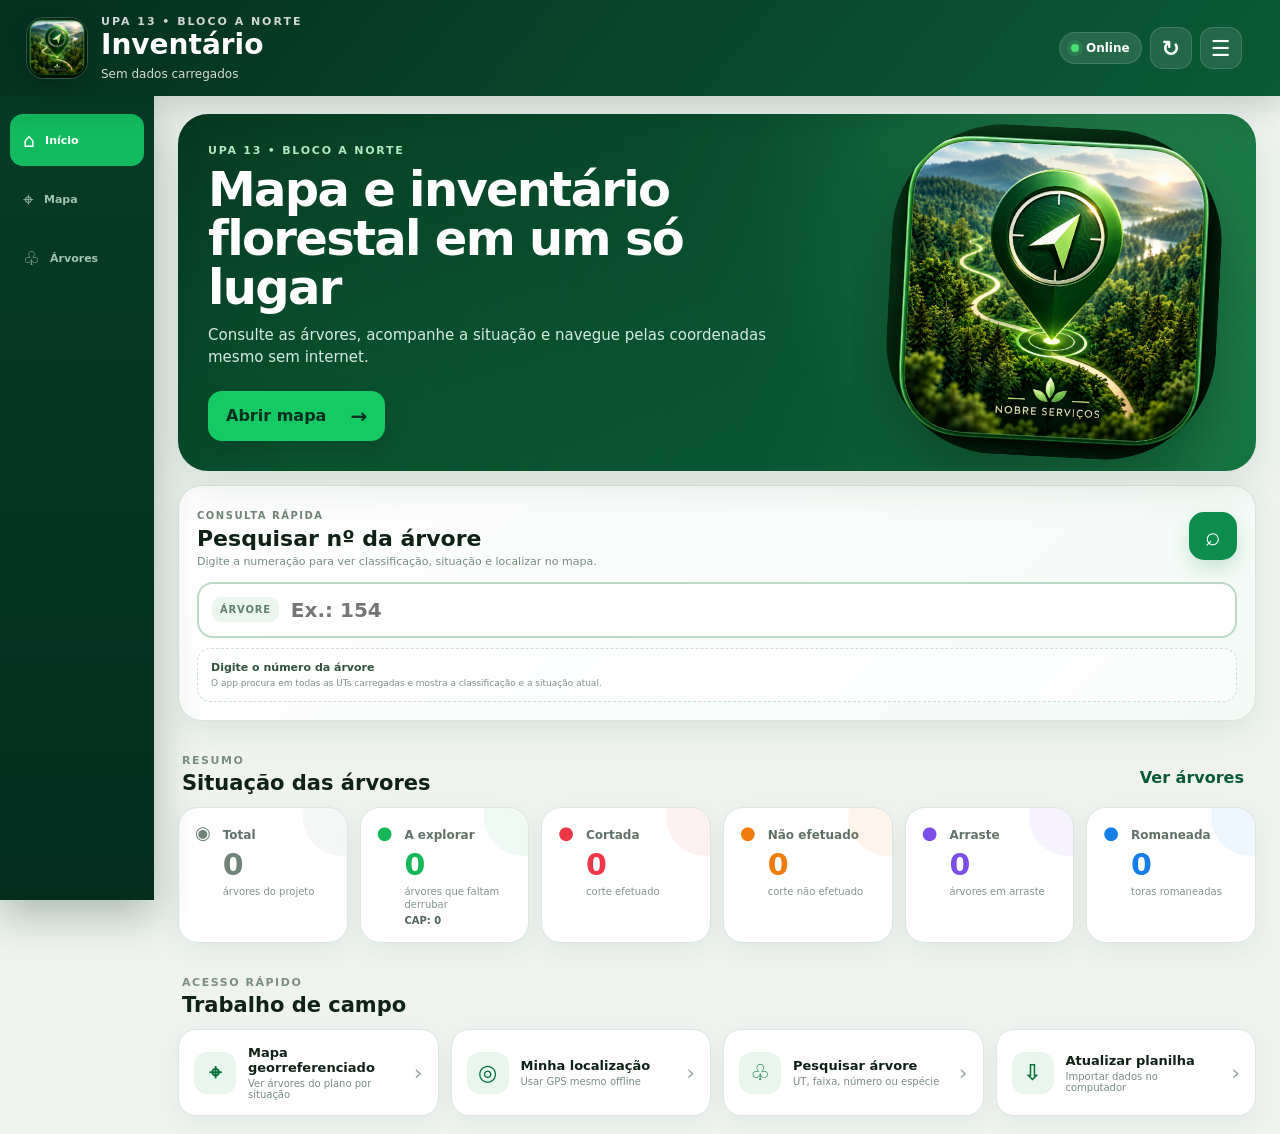
==== commit 5dd1b766: "Add files via upload" ====
--- a/index.html
+++ b/index.html
@@ -6,7 +6,7 @@
   <meta name="theme-color" content="#062d1d">
   <title>Inventário</title>
   <link rel="manifest" href="manifest.webmanifest">
-  <link rel="stylesheet" href="styles.css?v=49">
+  <link rel="stylesheet" href="styles.css?v=416">
 </head>
 <body>
 <div class="app-shell">
@@ -83,7 +83,7 @@
     <section class="screen map-screen" id="mapScreen">
       <div class="mobile-field-dashboard map-search-only">
         <div class="mobile-map-search">
-          <span>⌕</span><input id="mapTreeSearch" inputmode="numeric" autocomplete="off" placeholder="Pesquisar nº da árvore..."><button id="mapTreeSearchBtn">Buscar</button>
+          <span>⌕</span><input id="mapTreeSearch" inputmode="numeric" autocomplete="off" placeholder="Pesquisar nº da árvore..."><button id="mapTreeSearchBtn" aria-label="Pesquisar árvore" title="Pesquisar">⌕</button>
         </div>
       </div>
       <div class="map-topbar">
@@ -169,8 +169,6 @@
     <button class="active" data-go="home"><span>⌂</span><b>Início</b></button>
     <button data-go="map"><span>⌖</span><b>Mapa</b></button>
     <button data-go="trees"><span>♧</span><b>Árvores</b></button>
-    <button id="navSync"><span>↻</span><b>Sincronizar</b></button>
-    <button id="navMore"><span>•••</span><b>Mais</b></button>
   </nav>
 </div>
 
@@ -244,7 +242,7 @@
       </div>
       <button class="primary-btn full" id="saveProjectMapBtn">Salvar projeto e enviar aos celulares</button>
     </div>
-    <div class="setting-section"><h3>Modo offline</h3><div class="offline-info"><b>✓</b><div><strong>Mapa e dados locais</strong><small>Depois da sincronização, o inventário e TODOS os mapas do projeto ficam salvos no aparelho. Você pode escolher um mapa ou usar todos juntos sem internet. A navegação usa GPS offline e mostra sua posição com ponto azul até o destino.</small></div></div><div class="app-version-badge">Versão Android 4.9 • projeto completo • vários celulares • sync rápida</div></div>
+    <div class="setting-section"><h3>Modo offline</h3><div class="offline-info"><b>✓</b><div><strong>Mapa e dados locais</strong><small>Depois da sincronização, o inventário e TODOS os mapas do projeto ficam salvos no aparelho. Você pode escolher um mapa ou usar todos juntos sem internet. A navegação usa GPS offline e mostra sua posição com ponto azul até o destino.</small></div></div><div class="app-version-badge">Versão Android 4.16 • sync compatível • interface mais leve</div></div>
   </form>
 </dialog>
 
@@ -275,6 +273,6 @@
 
 <div class="toast" id="toast" hidden></div>
 <script src="initial_data.js"></script>
-<script src="app.js?v=49"></script>
+<script src="app.js?v=416"></script>
 </body>
 </html>
--- a/styles.css
+++ b/styles.css
@@ -420,3 +420,67 @@
   .bottom-nav span{font-size:22px!important}
   .bottom-nav b{font-size:8.5px!important}
 }
+
+
+/* ===== V4.13 — BARRA INFERIOR LIMPA ===== */
+.bottom-nav{
+  grid-template-columns:repeat(3,1fr)!important;
+}
+@media(max-width:700px){
+  .bottom-nav{
+    grid-template-columns:repeat(3,1fr)!important;
+  }
+}
+
+/* V4.14 — gestos estilo Avenza */
+#geoMap{touch-action:none!important;}
+
+
+/* ===== V4.16 — BARRA MENOR + LUPA NO CAMPO ===== */
+@media(max-width:700px){
+  .bottom-nav{
+    left:10px!important;
+    right:10px!important;
+    bottom:calc(16px + env(safe-area-inset-bottom,0px))!important;
+    height:72px!important;
+    border-radius:18px!important;
+    padding:5px 7px!important;
+  }
+  .bottom-nav button{
+    height:58px!important;
+    min-height:58px!important;
+    border-radius:12px!important;
+    padding:3px 2px!important;
+  }
+  .bottom-nav span{font-size:20px!important}
+  .bottom-nav b{font-size:8px!important;margin-top:2px!important}
+  .screen:not(.map-screen){
+    padding-bottom:calc(112px + env(safe-area-inset-bottom,0px))!important;
+  }
+  .map-screen.active{
+    height:calc(100dvh - 170px - env(safe-area-inset-bottom,0px))!important;
+  }
+  .toast{
+    bottom:calc(102px + env(safe-area-inset-bottom,0px))!important;
+  }
+
+  .mobile-map-search{
+    padding:0 5px 0 10px!important;
+    gap:7px!important;
+  }
+  .mobile-map-search>span{
+    display:none!important;
+  }
+  .mobile-map-search button{
+    width:36px!important;
+    min-width:36px!important;
+    height:34px!important;
+    padding:0!important;
+    border-radius:9px!important;
+    display:grid!important;
+    place-items:center!important;
+    font-size:22px!important;
+    line-height:1!important;
+    font-weight:800!important;
+  }
+}
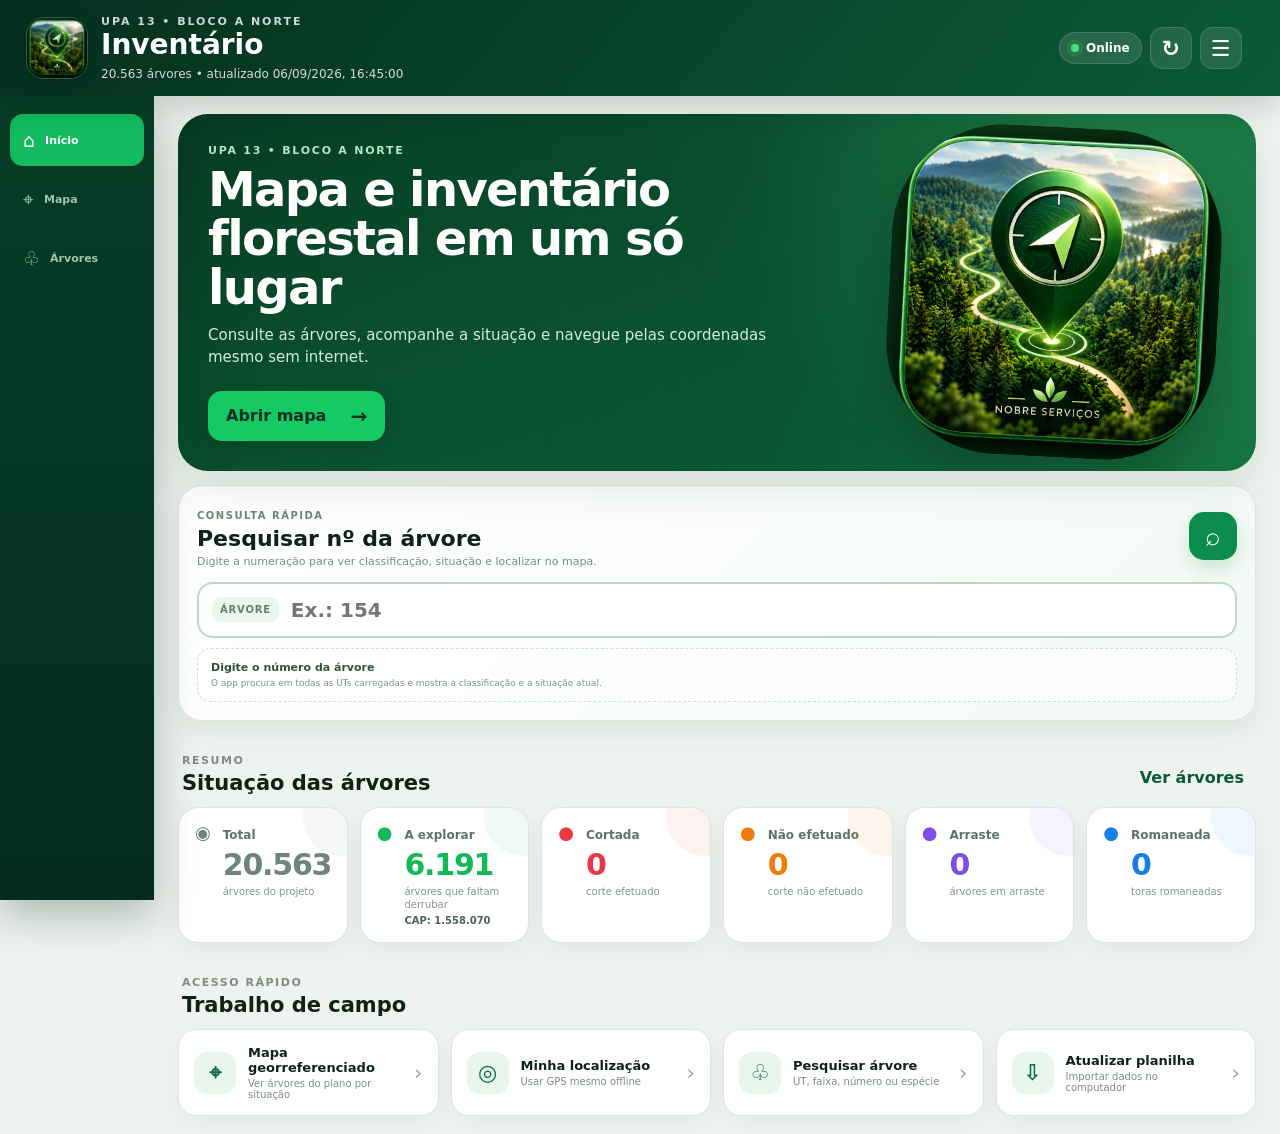
==== commit 9aec37e4: "Add files via upload" ====
--- a/index.html
+++ b/index.html
@@ -6,7 +6,7 @@
   <meta name="theme-color" content="#062d1d">
   <title>Inventário</title>
   <link rel="manifest" href="manifest.webmanifest">
-  <link rel="stylesheet" href="styles.css?v=416">
+  <link rel="stylesheet" href="styles.css?v=418">
 </head>
 <body>
 <div class="app-shell">
@@ -242,7 +242,7 @@
       </div>
       <button class="primary-btn full" id="saveProjectMapBtn">Salvar projeto e enviar aos celulares</button>
     </div>
-    <div class="setting-section"><h3>Modo offline</h3><div class="offline-info"><b>✓</b><div><strong>Mapa e dados locais</strong><small>Depois da sincronização, o inventário e TODOS os mapas do projeto ficam salvos no aparelho. Você pode escolher um mapa ou usar todos juntos sem internet. A navegação usa GPS offline e mostra sua posição com ponto azul até o destino.</small></div></div><div class="app-version-badge">Versão Android 4.16 • sync compatível • interface mais leve</div></div>
+    <div class="setting-section"><h3>Modo offline</h3><div class="offline-info"><b>✓</b><div><strong>Mapa e dados locais</strong><small>Depois da sincronização, o inventário e TODOS os mapas do projeto ficam salvos no aparelho. Você pode escolher um mapa ou usar todos juntos sem internet. A navegação usa GPS offline e mostra sua posição com ponto azul até o destino.</small></div></div><div class="app-version-badge">Versão Android 4.18 • base V4.16 • sincronização corrigida e silenciosa</div></div>
   </form>
 </dialog>
 
@@ -273,6 +273,6 @@
 
 <div class="toast" id="toast" hidden></div>
 <script src="initial_data.js"></script>
-<script src="app.js?v=416"></script>
+<script src="app.js?v=418"></script>
 </body>
 </html>
